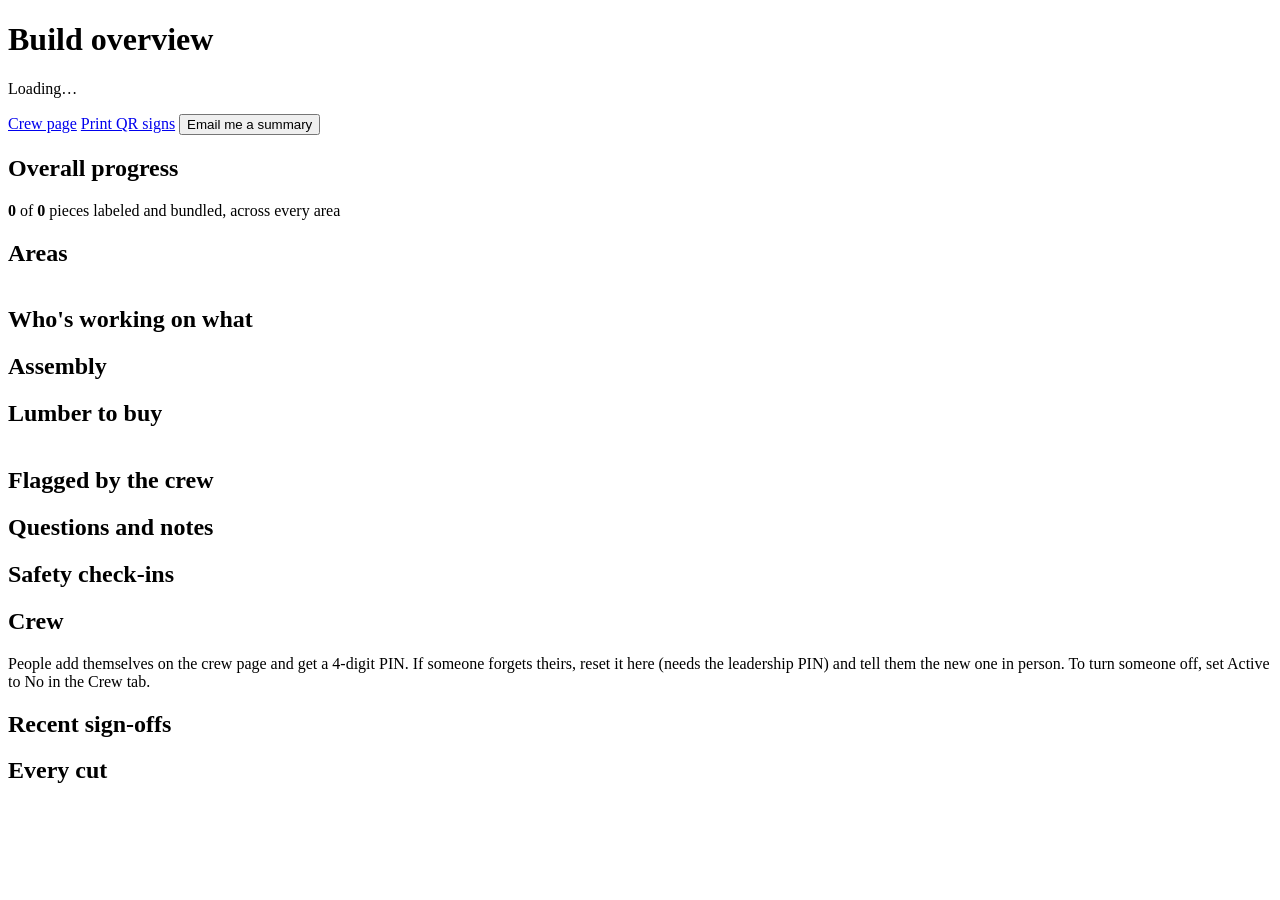
==== leadership.html @ 40939522 "Add files via upload" ====
<!doctype html>
<html lang="en">
<head>
<meta charset="utf-8">
<meta name="viewport" content="width=device-width, initial-scale=1, viewport-fit=cover">
<meta name="robots" content="noindex">
<title>Build overview</title>
<link rel="preconnect" href="https://fonts.googleapis.com">
<link rel="preconnect" href="https://fonts.gstatic.com" crossorigin>
<link href="https://fonts.googleapis.com/css2?family=Barlow:wght@400;500;600;700&family=Barlow+Condensed:wght@500;600;700&display=swap" rel="stylesheet">
<link rel="stylesheet" href="assets/styles.css">
</head>
<body>
<header class="top">
  <div class="top-row">
    <h1 id="title">Build overview</h1>
    <p id="sync" class="sync" role="status" aria-live="polite" data-state="busy">Loading…</p>
  </div>
  <div class="top-actions">
    <a class="btn-quiet" id="sheetLink" target="_blank" rel="noopener" hidden>Open the Google Sheet</a>
    <a class="btn-quiet" href="index.html">Crew page</a>
    <a class="btn-quiet" href="signs.html">Print QR signs</a>
    <button type="button" class="btn-quiet" id="emailBtn">Email me a summary</button>
  </div>
</header>

<main>
  <div id="notice" class="notice" hidden></div>

  <section class="progress" aria-labelledby="hOverall">
    <h2 id="hOverall" class="sr-only">Overall progress</h2>
    <p class="progress-text"><strong id="pDone">0</strong> of <strong id="pTotal">0</strong> pieces labeled and bundled, across every area</p>
    <div id="tapeSlot"></div>
    <div class="chips" id="overallChips"></div>
  </section>

  <section class="panel" aria-labelledby="hAreas">
    <h2 id="hAreas">Areas</h2>
    <div class="table-scroll"><table class="data" id="areasTable"></table></div>
  </section>

  <section class="panel" aria-labelledby="hNow">
    <div class="panel-head">
      <h2 id="hNow">Who's working on what</h2>
      <p id="nowCount"></p>
    </div>
    <div id="nowList"></div>
  </section>

  <section class="panel" aria-labelledby="hUnits">
    <div class="panel-head">
      <h2 id="hUnits">Assembly</h2>
      <p id="unitCount"></p>
    </div>
    <div id="unitList"></div>
  </section>

  <section class="panel" aria-labelledby="hLumber">
    <div class="panel-head">
      <h2 id="hLumber">Lumber to buy</h2>
    </div>
    <div class="table-scroll"><table class="data" id="lumberTable"></table></div>
    <p class="hint" id="lumberNote" style="margin-top:10px"></p>
    <details class="area-detail" id="stockDetail" data-key="__stock" hidden></details>
  </section>

  <section class="panel" aria-labelledby="hFlagged">
    <h2 id="hFlagged">Flagged by the crew</h2>
    <div id="flagged"></div>
  </section>

  <section class="panel" aria-labelledby="hInbox">
    <div class="panel-head">
      <h2 id="hInbox">Questions and notes</h2>
      <p id="inboxCount"></p>
    </div>
    <div id="pinbar"></div>
    <div id="inbox"></div>
  </section>

  <section class="panel" aria-labelledby="hSafety">
    <div class="panel-head">
      <h2 id="hSafety">Safety check-ins</h2>
      <p id="safetyCount"></p>
    </div>
    <div id="safetyList"></div>
  </section>

  <section class="panel" aria-labelledby="hCrew">
    <div class="panel-head">
      <h2 id="hCrew">Crew</h2>
      <p id="crewCount"></p>
    </div>
    <p class="hint">People add themselves on the crew page and get a 4-digit PIN. If someone forgets theirs, reset it here (needs the leadership PIN) and tell them the new one in person. To turn someone off, set Active to No in the Crew tab.</p>
    <div id="crewList"></div>
  </section>

  <section class="panel" aria-labelledby="hLog">
    <h2 id="hLog">Recent sign-offs</h2>
    <div id="log"></div>
  </section>

  <section class="panel" aria-labelledby="hAll">
    <h2 id="hAll">Every cut</h2>
    <div id="allCuts"></div>
  </section>
</main>

<script src="assets/config.js"></script>
<script src="assets/demo-data.js"></script>
<script src="assets/planner.js"></script>
<script src="assets/common.js"></script>
<script src="assets/leadership.js"></script>
</body>
</html>
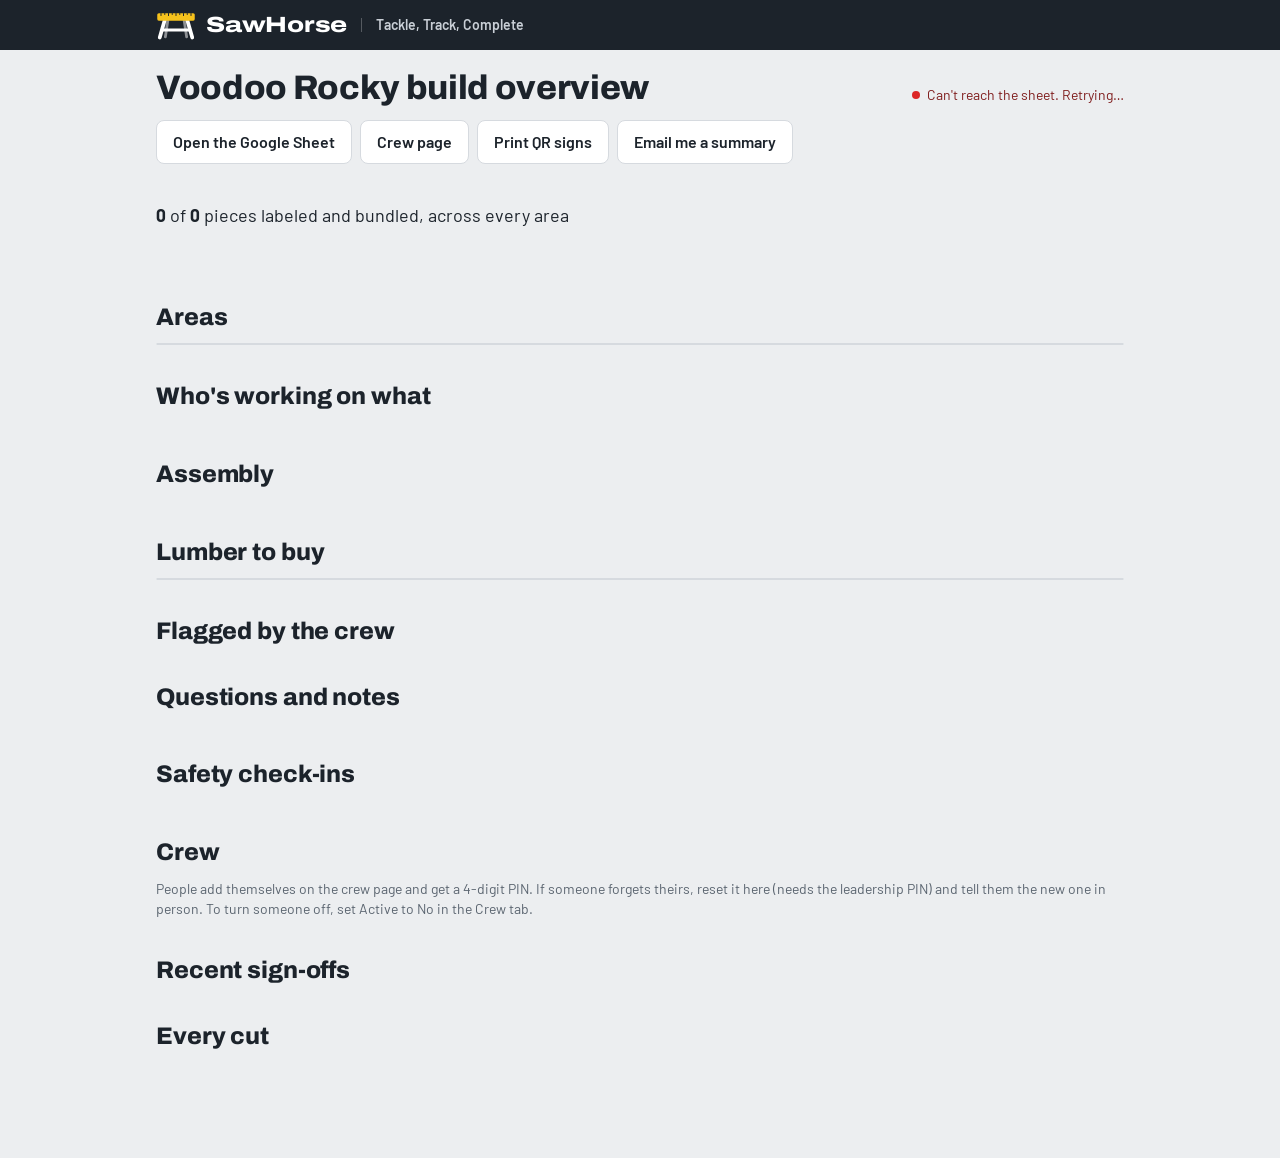
==== commit 49e22bd1: "Update leadership.html" ====
--- a/leadership.html
+++ b/leadership.html
@@ -4,13 +4,21 @@
 <meta charset="utf-8">
 <meta name="viewport" content="width=device-width, initial-scale=1, viewport-fit=cover">
 <meta name="robots" content="noindex">
-<title>Build overview</title>
+<title>Build overview | SawHorse</title>
 <link rel="preconnect" href="https://fonts.googleapis.com">
 <link rel="preconnect" href="https://fonts.gstatic.com" crossorigin>
 <link href="https://fonts.googleapis.com/css2?family=Barlow:wght@400;500;600;700&family=Barlow+Condensed:wght@500;600;700&display=swap" rel="stylesheet">
-<link rel="stylesheet" href="assets/styles.css">
+<link href="https://fonts.googleapis.com/css2?family=Archivo:wdth,wght@100..125,600..900&display=swap" rel="stylesheet">
+<link rel="icon" href="data:image/svg+xml,%3Csvg%20xmlns%3D%22http%3A//www.w3.org/2000/svg%22%20viewBox%3D%220%200%2064%2064%22%3E%3Crect%20width%3D%2264%22%20height%3D%2264%22%20rx%3D%2212%22%20fill%3D%22%231C232B%22/%3E%3Cg%20transform%3D%22translate%280%208%29%22%3E%3Cg%20stroke-linecap%3D%22round%22%20fill%3D%22none%22%20stroke%3D%22%23fff%22%3E%3Cpath%20d%3D%22M19%2016%20L15%2043%20M45%2016%20L49%2043%22%20stroke-width%3D%224.5%22%20opacity%3D%220.5%22/%3E%3Cpath%20d%3D%22M14%2016%20L6%2044%20M50%2016%20L58%2044%22%20stroke-width%3D%226%22/%3E%3Cpath%20d%3D%22M10%2032%20H54%22%20stroke-width%3D%224.5%22/%3E%3C/g%3E%3Crect%20x%3D%222%22%20y%3D%225%22%20width%3D%2260%22%20height%3D%2212%22%20rx%3D%222.5%22%20fill%3D%22%23F6C21C%22/%3E%3C/g%3E%3C/svg%3E">
+<link rel="stylesheet" href="assets/styles.css?v=20260911a">
 </head>
 <body>
+<div class="brandbar">
+  <div class="brandbar-inner">
+    <a class="brand" href="./" aria-label="SawHorse, crew page"><svg class="brand-mark" viewBox="0 0 64 48" aria-hidden="true" focusable="false"><g stroke-linecap="round" fill="none" stroke="currentColor"><path d="M19 16 L15 43 M45 16 L49 43" stroke-width="4.5" opacity="0.5"/><path d="M14 16 L6 44 M50 16 L58 44" stroke-width="6"/><path d="M10 32 H54" stroke-width="4.5"/></g><rect x="2" y="5" width="60" height="12" rx="2.5" fill="#F6C21C"/><path d="M8 5v4.5M14 5v2.8M20 5v4.5M26 5v2.8M32 5v4.5M38 5v2.8M44 5v4.5M50 5v2.8M56 5v4.5" stroke="#1C232B" stroke-width="1.6"/></svg><span class="brand-name">SawHorse</span></a>
+    <span class="brand-tag">Tackle, Track, Complete</span>
+  </div>
+</div>
 <header class="top">
   <div class="top-row">
     <h1 id="title">Build overview</h1>
@@ -106,10 +114,10 @@
   </section>
 </main>
 
-<script src="assets/config.js"></script>
-<script src="assets/demo-data.js"></script>
-<script src="assets/planner.js"></script>
-<script src="assets/common.js"></script>
-<script src="assets/leadership.js"></script>
+<script src="assets/config.js?v=20260911a"></script>
+<script src="assets/demo-data.js?v=20260911a"></script>
+<script src="assets/planner.js?v=20260911a"></script>
+<script src="assets/common.js?v=20260911a"></script>
+<script src="assets/leadership.js?v=20260911a"></script>
 </body>
 </html>
--- a/assets/styles.css
+++ b/assets/styles.css
@@ -0,0 +1,572 @@
+:root {
+  --bg: #ECEEF0;
+  --surface: #FFFFFF;
+  --ink: #1C232B;
+  --muted: #5B6570;
+  --line: #D6DADF;
+  --soft: #F3F4F6;
+  --tape: #F6C21C;
+  --track: #CFD5DB;
+  --focus: #2563EB;
+  --wood: #E6C995;
+
+  --ns-chip: #E6E9EC; --ns-edge: #B9C0C8; --ns-text: #3E4751; --ns-tint: #FFFFFF;
+  --ip-chip: #FED7AA; --ip-edge: #F59E0B; --ip-text: #7A3A00; --ip-tint: #FFF6EC;
+  --cut-chip: #BFDBFE; --cut-edge: #3B82F6; --cut-text: #0B3A75; --cut-tint: #F0F6FF;
+  --tag-chip: #BBF7D0; --tag-edge: #22A35A; --tag-text: #0F5132; --tag-tint: #EFFBF3;
+  --buy-chip: #FECACA; --buy-edge: #DC2626; --buy-text: #7F1D1D; --buy-tint: #FDF0F0;
+
+  --cond: 'Barlow Condensed', 'Arial Narrow', sans-serif;
+  --display: 'Archivo', 'Barlow', system-ui, sans-serif;
+  --body: 'Barlow', system-ui, sans-serif;
+}
+* { box-sizing: border-box; }
+html { -webkit-text-size-adjust: 100%; }
+body { margin: 0; background: var(--bg); color: var(--ink); font: 400 16px/1.45 var(--body); }
+[hidden] { display: none !important; }
+.sr-only {
+  position: absolute; width: 1px; height: 1px; padding: 0; margin: -1px;
+  overflow: hidden; clip: rect(0 0 0 0); white-space: nowrap; border: 0;
+}
+:focus-visible { outline: 3px solid var(--focus); outline-offset: 2px; }
+a { color: var(--focus); }
+
+/* ---------- Page frame ---------- */
+.top, main { max-width: 1000px; margin: 0 auto; padding-left: 16px; padding-right: 16px; }
+.top { padding-top: 20px; padding-bottom: 12px; }
+.top-row { display: flex; align-items: baseline; justify-content: space-between; gap: 12px; flex-wrap: wrap; }
+h1 { margin: 0; font: 800 34px/1.05 var(--display); font-stretch: 100%; letter-spacing: -0.01em; }
+h2 { font: 800 24px/1.15 var(--display); font-stretch: 100%; letter-spacing: -0.005em; margin: 0 0 12px; }
+h3 { font: 700 19px/1.2 var(--display); margin: 0 0 8px; }
+
+/* ---------- SawHorse brand bar ---------- */
+.brandbar { background: var(--ink); color: #fff; }
+.brandbar-inner { max-width: 1000px; margin: 0 auto; padding: 10px 16px; display: flex; align-items: center; gap: 14px; flex-wrap: wrap; }
+.brand { display: inline-flex; align-items: center; gap: 10px; color: #fff; text-decoration: none; }
+.brand-mark { width: 40px; height: 30px; flex: none; color: #fff; }
+.brand-name { font: 800 22px/1 var(--display); font-stretch: 125%; letter-spacing: -0.01em; }
+.brand-tag { font: 600 14px/1 var(--body); color: #C9CFD6; padding-left: 14px; border-left: 1px solid rgba(255,255,255,0.25); }
+.brand:focus-visible { outline-color: var(--tape); }
+.top-actions { display: flex; gap: 8px; flex-wrap: wrap; margin-top: 14px; }
+main { padding-bottom: 96px; }
+
+.sync { margin: 0; font-size: 14px; color: var(--muted); display: flex; align-items: center; gap: 7px; }
+.sync::before { content: ""; width: 8px; height: 8px; border-radius: 50%; background: var(--tag-edge); flex: none; }
+.sync[data-state="busy"]::before { background: var(--ip-edge); }
+.sync[data-state="err"] { color: var(--buy-text); }
+.sync[data-state="err"]::before { background: var(--buy-edge); }
+.sync[data-state="demo"]::before { background: var(--muted); }
+
+/* ---------- Buttons ---------- */
+.btn, .btn-quiet {
+  display: inline-flex; align-items: center; justify-content: center; gap: 8px;
+  min-height: 44px; padding: 10px 16px; border-radius: 8px;
+  font: 600 16px/1.1 var(--body); cursor: pointer; text-decoration: none;
+  touch-action: manipulation;
+}
+.btn { background: var(--ink); color: #fff; border: 2px solid var(--ink); }
+.btn:disabled { background: #9AA2AB; border-color: #9AA2AB; cursor: not-allowed; }
+.btn-quiet { background: var(--surface); color: var(--ink); border: 1.5px solid var(--line); }
+.btn-quiet:hover { border-color: var(--ink); }
+.btn.on-dark { background: var(--tape); color: var(--ink); border-color: var(--tape); }
+.btn-quiet.on-dark { background: transparent; color: #fff; border-color: rgba(255,255,255,0.45); }
+.linkish { font: inherit; color: var(--focus); background: none; border: 0; padding: 0; text-decoration: underline; cursor: pointer; }
+
+/* ---------- Area picker ---------- */
+.picker select, .field select, .field input[type="text"], .field input[type="password"], .field textarea {
+  width: 100%; color: var(--ink); background: var(--surface);
+  border: 1.5px solid #AEB6BF; border-radius: 8px; font: 500 16px/1.3 var(--body); padding: 11px 12px;
+}
+.picker select, .field select {
+  appearance: none; -webkit-appearance: none; padding-right: 44px; cursor: pointer;
+  background: var(--surface) url("data:image/svg+xml,%3Csvg xmlns='http://www.w3.org/2000/svg' width='14' height='9' viewBox='0 0 14 9'%3E%3Cpath d='M1 1l6 6 6-6' fill='none' stroke='%231C232B' stroke-width='2.2'/%3E%3C/svg%3E") no-repeat right 16px center;
+}
+.picker select { font: 600 24px/1.2 var(--cond); padding: 14px 48px 14px 16px; border: 2px solid var(--ink); }
+
+.notice { margin: 14px 0 0; padding: 10px 14px; background: #FFF7D6; border: 1px solid #E6CC6A; border-radius: 8px; font-size: 15px; }
+.empty { color: var(--muted); margin: 22px 2px; font-size: 17px; }
+
+/* ---------- Tape color swatch ---------- */
+.swatch {
+  display: inline-block; width: 22px; height: 14px; border-radius: 3px; flex: none;
+  background: var(--sw); box-shadow: inset 0 0 0 1px rgba(28,35,43,0.25);
+  vertical-align: -1px;
+}
+.swatch.lg { width: 34px; height: 20px; }
+
+.area-banner {
+  display: flex; align-items: center; gap: 12px; flex-wrap: wrap;
+  margin: 14px 0 0; padding: 12px 14px; background: var(--surface);
+  border: 1px solid var(--line); border-radius: 8px;
+}
+.area-banner p { margin: 0; flex: 1 1 220px; }
+.area-banner .tapes { display: flex; flex-wrap: wrap; gap: 6px 14px; }
+.area-banner .tapes span { display: inline-flex; align-items: center; gap: 6px; }
+
+/* ---------- Tape-measure progress ---------- */
+.progress { margin: 26px 0 8px; }
+.progress-text { margin: 0 0 38px; font-size: 18px; }
+.progress-text strong { font-weight: 700; font-variant-numeric: tabular-nums; }
+.tape {
+  position: relative; height: 48px; background: var(--track); border-radius: 3px;
+  box-shadow: inset 0 -3px 0 rgba(28, 35, 43, 0.12);
+}
+.tape-fill {
+  position: absolute; left: 0; top: 0; bottom: 0; width: 0; background: var(--tape);
+  border-radius: 3px 0 0 3px; box-shadow: inset 0 -3px 0 rgba(120, 80, 0, 0.18);
+  transition: width 0.5s ease;
+}
+.tape-ticks {
+  position: absolute; inset: 0; pointer-events: none;
+  background:
+    repeating-linear-gradient(to right, rgba(28,35,43,0.9) 0 2px, transparent 2px 10%) top left / 100% 22px no-repeat,
+    repeating-linear-gradient(to right, rgba(28,35,43,0.7) 0 1.5px, transparent 1.5px 5%) top left / 100% 14px no-repeat,
+    repeating-linear-gradient(to right, rgba(28,35,43,0.45) 0 1px, transparent 1px 1%) top left / 100% 8px no-repeat;
+}
+.tape-nums span { position: absolute; top: 24px; font: 600 13px/1 var(--cond); color: var(--ink); transform: translateX(4px); }
+.tape-hook {
+  position: absolute; top: -7px; bottom: -7px; left: 0; width: 4px; margin-left: -2px;
+  background: var(--ink); border-radius: 2px; transition: left 0.5s ease;
+}
+.tape-hook span {
+  position: absolute; bottom: 100%; left: 0; margin-bottom: 5px;
+  transform: translateX(calc(var(--p, 0) * -1%));
+  background: var(--ink); color: #fff; font: 700 17px/1 var(--cond);
+  padding: 5px 8px 4px; border-radius: 4px; white-space: nowrap;
+}
+.minibar { display: inline-block; width: 120px; height: 10px; background: var(--track); border-radius: 2px; overflow: hidden; vertical-align: middle; }
+.minibar span { display: block; height: 100%; background: var(--tape); }
+
+/* ---------- Status chips ---------- */
+.chips { display: flex; flex-wrap: wrap; gap: 8px; margin-top: 22px; }
+.chip {
+  display: inline-flex; align-items: center; gap: 8px; min-height: 38px; padding: 6px 13px 6px 10px;
+  border: 1px solid var(--line); border-radius: 999px; background: var(--surface); color: var(--ink);
+  font: 500 15px/1 var(--body); cursor: pointer;
+}
+span.chip { cursor: default; }
+.chip i { width: 13px; height: 13px; border-radius: 3px; border: 1px solid; }
+.chip b { font-weight: 700; font-variant-numeric: tabular-nums; }
+.chip[aria-pressed="true"] { border-color: var(--ink); box-shadow: inset 0 0 0 1px var(--ink); }
+.chip:disabled { opacity: 0.5; cursor: default; }
+.s-ns > i, i.s-ns   { background: var(--ns-chip);  border-color: var(--ns-edge); }
+.s-ip > i, i.s-ip   { background: var(--ip-chip);  border-color: var(--ip-edge); }
+.s-cut > i, i.s-cut { background: var(--cut-chip); border-color: var(--cut-edge); }
+.s-tag > i, i.s-tag { background: var(--tag-chip); border-color: var(--tag-edge); }
+.s-buy > i, i.s-buy { background: var(--buy-chip); border-color: var(--buy-edge); }
+.filter-note { margin: 10px 2px 0; font-size: 14px; color: var(--muted); }
+
+.pill {
+  display: inline-block; padding: 4px 9px; border-radius: 5px; border: 1px solid;
+  font: 600 13px/1.1 var(--body); white-space: nowrap;
+}
+.pill.s-ns  { background: var(--ns-chip);  border-color: var(--ns-edge);  color: var(--ns-text); }
+.pill.s-ip  { background: var(--ip-chip);  border-color: var(--ip-edge);  color: var(--ip-text); }
+.pill.s-cut { background: var(--cut-chip); border-color: var(--cut-edge); color: var(--cut-text); }
+.pill.s-tag { background: var(--tag-chip); border-color: var(--tag-edge); color: var(--tag-text); }
+.pill.s-buy { background: var(--buy-chip); border-color: var(--buy-edge); color: var(--buy-text); }
+
+/* ---------- Cut table ---------- */
+.cuts {
+  width: 100%; margin-top: 18px; border-collapse: separate; border-spacing: 0;
+  background: var(--surface); border: 1px solid var(--line); border-radius: 8px; overflow: hidden;
+}
+.cuts thead th {
+  text-align: left; font: 600 14px/1.2 var(--body); color: var(--muted);
+  padding: 11px 12px; border-bottom: 1px solid var(--line); background: var(--surface);
+}
+.cuts td { padding: 9px 12px; border-bottom: 1px solid var(--line); vertical-align: middle; }
+.cuts tr:last-child td { border-bottom: 0; }
+tr.section th {
+  text-align: left; padding: 9px 12px 7px; font: 600 18px/1.2 var(--cond);
+  background: var(--soft); border-bottom: 1px solid var(--line);
+}
+tr.group th { text-align: left; padding: 12px 12px 10px; background: var(--ink); color: #fff; }
+.group-inner { display: flex; justify-content: space-between; align-items: center; gap: 12px; }
+.group-name { font: 700 22px/1 var(--cond); display: inline-flex; align-items: center; gap: 10px; }
+.group-prog { font: 500 15px/1 var(--body); opacity: 0.85; font-variant-numeric: tabular-nums; }
+
+tr.cut { background: var(--ns-tint); }
+tr.cut.s-ip  { background: var(--ip-tint); }
+tr.cut.s-cut { background: var(--cut-tint); }
+tr.cut.s-tag { background: var(--tag-tint); }
+tr.cut.s-buy { background: var(--buy-tint); }
+tr.cut.staged { box-shadow: inset 5px 0 0 var(--ink); }
+
+.c-status { width: 1%; }
+.c-label { white-space: nowrap; width: 1%; padding-right: 4px; }
+.c-label b { display: block; font: 700 24px/1 var(--cond); }
+.c-label small { display: block; margin-top: 3px; font: 500 13px/1 var(--body); color: var(--muted); }
+.c-use { font-weight: 500; }
+.c-use .meta { display: block; margin-top: 2px; font-size: 13px; font-weight: 400; color: var(--muted); }
+.c-dim { white-space: nowrap; font: 600 18px/1 var(--cond); }
+.c-len { white-space: nowrap; font: 600 22px/1 var(--cond); font-variant-numeric: tabular-nums; }
+.c-qty { white-space: nowrap; width: 1%; }
+.na { color: var(--muted); font-weight: 500; }
+.unsaved-tag { display: block; margin-top: 5px; font: 600 12px/1 var(--body); color: var(--ink); }
+
+select.status {
+  appearance: none; -webkit-appearance: none; min-width: 190px; width: 100%;
+  font: 600 15px/1.1 var(--body); padding: 10px 32px 10px 12px;
+  border: 1.5px solid; border-radius: 6px; cursor: pointer;
+  background: url("data:image/svg+xml,%3Csvg xmlns='http://www.w3.org/2000/svg' width='12' height='8' viewBox='0 0 12 8'%3E%3Cpath d='M1 1l5 5 5-5' fill='none' stroke='%231C232B' stroke-width='2'/%3E%3C/svg%3E") no-repeat right 11px center;
+}
+select.status.s-ns  { background-color: var(--ns-chip);  border-color: var(--ns-edge);  color: var(--ns-text); }
+select.status.s-ip  { background-color: var(--ip-chip);  border-color: var(--ip-edge);  color: var(--ip-text); }
+select.status.s-cut { background-color: var(--cut-chip); border-color: var(--cut-edge); color: var(--cut-text); }
+select.status.s-tag { background-color: var(--tag-chip); border-color: var(--tag-edge); color: var(--tag-text); }
+select.status.s-buy { background-color: var(--buy-chip); border-color: var(--buy-edge); color: var(--buy-text); }
+select.status option { background: #fff; color: var(--ink); }
+
+.counter { display: inline-flex; align-items: center; border: 1px solid var(--line); border-radius: 8px; overflow: hidden; background: var(--surface); }
+.counter button {
+  width: 42px; height: 42px; border: 0; background: transparent;
+  font: 600 24px/1 var(--body); color: var(--ink); cursor: pointer; touch-action: manipulation;
+}
+.counter button:disabled { color: #B7BEC6; cursor: default; }
+.count { min-width: 66px; text-align: center; font: 500 16px/1 var(--body); font-variant-numeric: tabular-nums; }
+.count b { font-weight: 700; }
+.count.single { display: inline-block; width: 128px; color: var(--muted); }
+
+/* ---------- Save bar ---------- */
+.savebar {
+  position: fixed; left: 0; right: 0; bottom: 0; z-index: 20;
+  background: var(--ink); color: #fff;
+  padding: 12px 16px calc(12px + env(safe-area-inset-bottom));
+}
+.savebar-inner { max-width: 1000px; margin: 0 auto; display: flex; align-items: center; gap: 10px; flex-wrap: wrap; }
+.savebar p { margin: 0; flex: 1 1 180px; font-size: 16px; }
+.savebar strong { font: 700 22px/1 var(--cond); color: var(--tape); }
+
+/* ---------- Dialogs ---------- */
+dialog.sheet {
+  width: min(640px, calc(100% - 24px)); max-height: calc(100% - 48px);
+  padding: 0; border: 0; border-radius: 12px; color: var(--ink); background: var(--surface);
+  box-shadow: 0 20px 60px rgba(28, 35, 43, 0.35);
+}
+dialog.sheet[open] { display: flex; flex-direction: column; }
+dialog.sheet::backdrop { background: rgba(28, 35, 43, 0.55); }
+.sheet-head { display: flex; align-items: center; justify-content: space-between; gap: 12px; padding: 16px 18px 12px; border-bottom: 1px solid var(--line); }
+.sheet-head h2 { margin: 0; }
+.sheet-body { padding: 16px 18px; overflow-y: auto; flex: 1; }
+.sheet-foot { padding: 12px 18px calc(14px + env(safe-area-inset-bottom)); border-top: 1px solid var(--line); display: flex; align-items: center; gap: 12px; flex-wrap: wrap; }
+.sheet-foot .hint { flex: 1 1 200px; margin: 0; }
+.sheet-foot .btn { margin-left: auto; }
+.icon-btn { width: 44px; height: 44px; border: 0; background: none; font: 400 30px/1 var(--body); color: var(--ink); cursor: pointer; border-radius: 8px; }
+.icon-btn:hover { background: var(--soft); }
+
+.field { margin: 0 0 18px; }
+.field > label, .field-label { display: block; font-weight: 600; margin-bottom: 6px; }
+.field textarea { resize: vertical; min-height: 84px; }
+.field input + input, .field select + input { margin-top: 8px; }
+.optional { font-weight: 400; color: var(--muted); }
+.hint { font-size: 14px; color: var(--muted); margin: 0 0 8px; }
+.form-error { margin: 0 0 12px; padding: 10px 12px; border-radius: 8px; background: var(--buy-tint); border: 1px solid var(--buy-edge); color: var(--buy-text); font-size: 15px; }
+.seg { display: inline-flex; border: 1.5px solid #AEB6BF; border-radius: 8px; overflow: hidden; }
+.seg label { position: relative; }
+.seg input { position: absolute; opacity: 0; }
+.seg span { display: block; padding: 10px 18px; font-weight: 600; cursor: pointer; }
+.seg input:checked + span { background: var(--ink); color: #fff; }
+.seg input:focus-visible + span { outline: 3px solid var(--focus); outline-offset: -3px; }
+.two-up { display: grid; grid-template-columns: 1fr 1fr; gap: 12px; }
+
+.photo-pick {
+  display: flex; align-items: center; justify-content: center; gap: 10px; min-height: 96px;
+  border: 2px dashed #AEB6BF; border-radius: 10px; background: var(--soft);
+  font-weight: 600; cursor: pointer; text-align: center; padding: 12px;
+}
+.field > label.photo-pick { display: flex; margin-bottom: 0; }
+.photo-pick:hover { border-color: var(--ink); }
+.photo-pick:focus-within { outline: 3px solid var(--focus); outline-offset: 2px; }
+.photo-preview { display: block; width: 100%; max-height: 300px; object-fit: contain; background: var(--soft); border-radius: 10px; }
+.photo-actions { margin-top: 8px; display: flex; gap: 12px; }
+
+.change-list { list-style: none; margin: 0 0 20px; padding: 0; border: 1px solid var(--line); border-radius: 8px; }
+.change-list li { padding: 10px 12px; border-bottom: 1px solid var(--line); display: flex; gap: 10px; align-items: baseline; flex-wrap: wrap; }
+.change-list li:last-child { border-bottom: 0; }
+.change-list .lab { font: 700 20px/1 var(--cond); min-width: 2.2em; }
+.change-list .what { flex: 1 1 200px; }
+.change-list .conflict { color: var(--buy-text); font-size: 14px; flex-basis: 100%; }
+
+/* ---------- Guide ---------- */
+.guide-steps { list-style: none; counter-reset: step; margin: 0; padding: 0; }
+.guide-steps > li { counter-increment: step; position: relative; padding: 0 0 18px 46px; }
+.guide-steps > li::before {
+  content: counter(step); position: absolute; left: 0; top: -2px;
+  width: 32px; height: 32px; border-radius: 50%; background: var(--ink); color: #fff;
+  font: 700 18px/32px var(--cond); text-align: center;
+}
+.guide-steps h3 { margin-bottom: 4px; }
+.guide-steps p { margin: 0; }
+.guide-figure { margin: 4px 0 20px; }
+.guide-figure svg { width: 100%; height: auto; display: block; }
+.guide-figure figcaption { font-size: 14px; color: var(--muted); margin-top: 6px; }
+.guide-box { background: var(--soft); border-radius: 8px; padding: 12px 14px; margin: 0 0 14px; }
+.guide-box h3 { margin-bottom: 6px; }
+.guide-box p, .guide-box ul { margin: 0; }
+.guide-box ul { padding-left: 20px; }
+.status-defs { display: grid; grid-template-columns: auto 1fr; gap: 8px 12px; margin: 0; align-items: baseline; }
+.status-defs dd { margin: 0; }
+
+.qa { list-style: none; margin: 0; padding: 0; }
+.qa li { padding: 12px 0; border-top: 1px solid var(--line); }
+.qa .q { font-weight: 600; margin: 0 0 4px; }
+.qa .a { margin: 0; padding-left: 12px; border-left: 3px solid var(--tag-edge); }
+.qa .who { font-size: 13px; color: var(--muted); margin-top: 4px; }
+
+.toast {
+  position: fixed; left: 50%; bottom: 24px; transform: translateX(-50%); z-index: 50;
+  max-width: calc(100% - 32px); background: var(--ink); color: #fff; padding: 12px 16px;
+  border-radius: 8px; font-size: 15px; box-shadow: 0 6px 20px rgba(28, 35, 43, 0.25);
+}
+body.has-savebar .toast { bottom: 96px; }
+
+/* ---------- Crew: view tabs, cut plan, safety ---------- */
+.viewtabs { display: inline-flex; margin-top: 24px; border: 1.5px solid var(--ink); border-radius: 8px; overflow: hidden; }
+.viewtabs button { min-height: 44px; padding: 8px 20px; border: 0; background: var(--surface); color: var(--ink); font: 600 16px/1 var(--body); cursor: pointer; }
+.viewtabs button[aria-selected="true"] { background: var(--ink); color: #fff; }
+
+.plan-area { margin-top: 18px; }
+.plan-area > h3 { display: flex; align-items: center; gap: 10px; font-size: 24px; margin: 26px 0 4px; }
+.plan-size { background: var(--surface); border: 1px solid var(--line); border-radius: 8px; margin-top: 14px; overflow: hidden; }
+.plan-size-head { display: flex; justify-content: space-between; align-items: baseline; gap: 12px; flex-wrap: wrap; padding: 12px 14px; border-bottom: 1px solid var(--line); }
+.plan-size-head h4 { margin: 0; font: 700 22px/1 var(--cond); }
+.plan-size-head p { margin: 0; color: var(--muted); font-size: 15px; }
+.pattern { display: grid; grid-template-columns: 68px 1fr; gap: 12px; padding: 12px 14px; border-bottom: 1px solid var(--line); align-items: center; }
+.pattern:last-child { border-bottom: 0; }
+.pattern-count { text-align: center; }
+.pattern-count b { display: block; font: 700 28px/1 var(--cond); }
+.pattern-count span { font-size: 13px; color: var(--muted); }
+.board { display: flex; height: 38px; border-radius: 3px; overflow: hidden; background: repeating-linear-gradient(135deg, #EEF0F2 0 6px, #DADFE4 6px 12px); box-shadow: inset 0 0 0 1px #B8955A; }
+.board .seg { display: flex; align-items: center; justify-content: center; min-width: 0; overflow: hidden; background: #E6C995; color: #3F2F17; font: 700 16px/1 var(--cond); border-right: 2px solid #3F2F17; white-space: nowrap; }
+.board .seg:nth-child(even) { background: #EED7AC; }
+.board .seg { box-shadow: inset 0 6px 0 var(--area, transparent); padding-top: 4px; }
+.plan-group { margin: 0; padding: 10px 14px 4px; font: 700 15px/1.2 var(--body); color: var(--muted); border-bottom: 1px solid var(--line); background: var(--soft); }
+.stock-row { display: grid; grid-template-columns: 1fr 110px 44px; gap: 8px; align-items: center; margin-bottom: 8px; }
+.stock-row input { width: 100%; color: var(--ink); background: var(--surface); border: 1.5px solid #AEB6BF; border-radius: 8px; font: 500 16px/1.3 var(--body); padding: 11px 12px; }
+.stock-row span.stock-len { font-weight: 600; }
+.stock-parsed { grid-column: 1 / -1; font-size: 13px; color: var(--muted); margin-top: -4px; }
+.stock-parsed:empty { display: none; }
+.stock-tools { display: flex; flex-wrap: wrap; gap: 10px 16px; align-items: center; margin-top: 4px; }
+.stock-quick { font-size: 14px; color: var(--muted); display: inline-flex; flex-wrap: wrap; gap: 4px 12px; align-items: center; }
+.board .seg.last-exact { border-right: 0; }
+.pattern-text { margin: 6px 0 0; font-size: 15px; }
+.pattern-text .off { color: var(--muted); }
+.plan-note { color: var(--muted); font-size: 15px; margin: 12px 2px 0; }
+.plan-done { padding: 14px; margin: 0; color: var(--tag-text); font-weight: 600; }
+
+.safety-banner { border-left: 5px solid var(--tape); }
+.safety-line { margin: 0 0 18px; font-size: 15px; }
+.safety-line.done { color: var(--tag-text); font-weight: 600; }
+.checklist { list-style: none; margin: 0 0 18px; padding: 0; border: 1px solid var(--line); border-radius: 8px; }
+.checklist li { border-bottom: 1px solid var(--line); }
+.checklist li:last-child { border-bottom: 0; }
+.checklist label { display: grid; grid-template-columns: 28px 1fr; gap: 10px; padding: 12px; cursor: pointer; }
+.checklist input { width: 22px; height: 22px; margin: 2px 0 0; accent-color: var(--ink); }
+.checklist strong { display: block; }
+.checklist span span { color: var(--muted); font-size: 14px; }
+.ref details { border-top: 1px solid var(--line); padding: 10px 0; }
+.ref summary { cursor: pointer; font-weight: 600; }
+.ref p, .ref ul { margin: 8px 0 0; }
+.ref ul { padding-left: 20px; }
+.cite { color: var(--muted); font-size: 14px; }
+
+.claim-slot { display: block; margin-top: 6px; }
+.claim-slot:empty { display: none; }
+.claim-btn { min-height: 34px; padding: 5px 12px; border: 1.5px dashed #8C959F; border-radius: 999px; background: var(--surface); color: var(--ink); font: 600 14px/1 var(--body); cursor: pointer; }
+.claim-btn:hover { border-style: solid; border-color: var(--ink); }
+.claim { display: inline-flex; align-items: center; gap: 6px; font-size: 14px; font-weight: 600; }
+.claim::before { content: ""; width: 9px; height: 9px; border-radius: 50%; background: currentColor; }
+.claim.mine { color: var(--tag-text); }
+.claim.other { color: #9A4A00; }
+.claim-link { font-size: 14px; margin-left: 6px; }
+
+.unit-group { margin-top: 20px; }
+.unit-group h3 { display: flex; align-items: center; gap: 8px; margin: 0 0 10px; }
+.unit-group h3 .pill { font-size: 15px; padding: 5px 10px; }
+.units { display: grid; grid-template-columns: repeat(auto-fill, minmax(280px, 1fr)); gap: 12px; }
+.unit { background: var(--surface); border: 1px solid var(--line); border-radius: 8px; padding: 14px; }
+.unit.staged { box-shadow: inset 5px 0 0 var(--ink); }
+.unit-head { display: flex; justify-content: space-between; align-items: baseline; gap: 8px; }
+.unit-head h4 { margin: 0; font: 700 22px/1.1 var(--cond); }
+.unit-parts { display: flex; flex-wrap: wrap; gap: 6px; margin: 10px 0 0; }
+.part { font: 600 14px/1 var(--body); padding: 5px 8px; border-radius: 5px; background: var(--soft); border: 1px solid var(--line); font-variant-numeric: tabular-nums; }
+.part.ok { background: var(--tag-chip); border-color: var(--tag-edge); color: var(--tag-text); }
+.part.bad { background: var(--buy-chip); border-color: var(--buy-edge); color: var(--buy-text); }
+.unit-actions { display: flex; align-items: center; gap: 10px; flex-wrap: wrap; margin-top: 12px; }
+.unit-actions select.status { width: auto; min-width: 200px; }
+.unit-actions .claim-slot { margin-top: 0; }
+
+/* ---------- Leadership page ---------- */
+.panel { margin: 38px 0 0; }
+.panel-head { display: flex; justify-content: space-between; align-items: baseline; gap: 12px; flex-wrap: wrap; }
+.panel-head p { margin: 0 0 12px; color: var(--muted); font-size: 15px; }
+.table-scroll { overflow-x: auto; -webkit-overflow-scrolling: touch; }
+.data { width: 100%; border-collapse: separate; border-spacing: 0; background: var(--surface); border: 1px solid var(--line); border-radius: 8px; overflow: hidden; }
+.data th, .data td { padding: 10px 12px; border-bottom: 1px solid var(--line); text-align: left; vertical-align: middle; }
+.data thead th { font: 600 14px/1.2 var(--body); color: var(--muted); white-space: nowrap; }
+.data tbody tr:last-child > * { border-bottom: 0; }
+.data .num { text-align: right; font-variant-numeric: tabular-nums; white-space: nowrap; }
+.data tfoot > tr > * { border-top: 2px solid var(--ink); border-bottom: 0; font-weight: 700; }
+.data small { display: block; color: var(--muted); font-size: 13px; font-weight: 400; }
+.area-name { font: 700 21px/1 var(--cond); white-space: nowrap; display: inline-flex; gap: 10px; align-items: center; }
+.big { font: 700 26px/1 var(--cond); }
+.ok-text { color: var(--tag-text); font-weight: 600; }
+.pills { display: flex; flex-wrap: wrap; gap: 6px; }
+
+.feed { list-style: none; margin: 0; padding: 0; background: var(--surface); border: 1px solid var(--line); border-radius: 8px; }
+.feed > li { padding: 14px; border-bottom: 1px solid var(--line); display: grid; grid-template-columns: 128px 1fr; gap: 14px; align-items: start; }
+.feed > li:last-child { border-bottom: 0; }
+.feed > li.no-photo { grid-template-columns: 1fr; }
+.feed .thumb img { width: 128px; height: 128px; object-fit: cover; border-radius: 6px; display: block; background: var(--soft); }
+.feed .who { margin: 0 0 6px; }
+.feed .when { color: var(--muted); font-size: 14px; }
+.feed ul.changes { margin: 0; padding-left: 18px; }
+.feed .body { margin: 0; white-space: pre-wrap; }
+.feed .note { margin: 8px 0 0; padding: 8px 10px; background: var(--soft); border-radius: 6px; white-space: pre-wrap; }
+.feed .reply { margin: 10px 0 0; padding-left: 12px; border-left: 3px solid var(--tag-edge); white-space: pre-wrap; }
+.feed textarea { width: 100%; margin-top: 10px; min-height: 70px; border: 1.5px solid #AEB6BF; border-radius: 8px; padding: 10px 12px; font: 400 16px/1.4 var(--body); resize: vertical; }
+.msg-actions { display: flex; gap: 10px; flex-wrap: wrap; margin-top: 8px; }
+.more { margin-top: 12px; }
+
+.pinbar { display: flex; gap: 12px; flex-wrap: wrap; align-items: flex-end; background: var(--surface); border: 1px solid var(--line); border-radius: 8px; padding: 12px 14px; margin-bottom: 12px; }
+.pinbar .field { margin: 0; flex: 1 1 180px; }
+.pinbar .hint { flex-basis: 100%; margin: 0; }
+
+details.area-detail { background: var(--surface); border: 1px solid var(--line); border-radius: 8px; margin-bottom: 10px; overflow: hidden; }
+details.area-detail > summary { cursor: pointer; padding: 14px; display: flex; align-items: center; gap: 14px; flex-wrap: wrap; list-style: none; }
+details.area-detail > summary::-webkit-details-marker { display: none; }
+details.area-detail > summary::before { content: ""; width: 8px; height: 8px; border-right: 2.5px solid var(--ink); border-bottom: 2.5px solid var(--ink); transform: rotate(-45deg); transition: transform 0.15s; }
+details.area-detail[open] > summary::before { transform: rotate(45deg); }
+details.area-detail > summary .grow { flex: 1; }
+details.area-detail .data { border: 0; border-top: 1px solid var(--line); border-radius: 0; }
+
+/* ---------- Phones ---------- */
+@media (max-width: 720px) {
+  h1 { font-size: 28px; }
+  .brand-name { font-size: 20px; }
+  .brand-mark { width: 34px; height: 26px; }
+  .cuts.stack thead { position: absolute; width: 1px; height: 1px; overflow: hidden; clip: rect(0 0 0 0); }
+  .cuts.stack, .cuts.stack tbody { display: block; }
+  .cuts.stack tr.section, .cuts.stack tr.group, .cuts.stack tr.section th, .cuts.stack tr.group th { display: block; }
+  .cuts.stack tr.cut {
+    display: grid; grid-template-columns: auto 1fr auto;
+    grid-template-areas: "status status qty" "label use len" "label dim len";
+    column-gap: 12px; row-gap: 2px; padding: 12px 14px; border-bottom: 1px solid var(--line);
+  }
+  .cuts.stack tr.cut:last-child { border-bottom: 0; }
+  .cuts.stack td { padding: 0; border: 0; width: auto; }
+  .cuts.stack .c-status { grid-area: status; margin-bottom: 10px; }
+  .cuts.stack .c-qty { grid-area: qty; margin-bottom: 10px; align-self: start; }
+  .cuts.stack .c-label { grid-area: label; align-self: center; min-width: 2.4em; }
+  .cuts.stack .c-label b { font-size: 28px; }
+  .cuts.stack .c-use { grid-area: use; }
+  .cuts.stack .c-dim { grid-area: dim; font-size: 16px; color: var(--muted); }
+  .cuts.stack .c-len { grid-area: len; align-self: center; font-size: 26px; text-align: right; }
+  select.status { min-width: 0; font-size: 14px; padding: 10px 26px 10px 10px; background-position: right 9px center; }
+  .counter button { width: 38px; }
+  .count { min-width: 54px; }
+  .count.single { width: 130px; }
+  dialog.sheet { width: 100%; max-width: none; height: 100%; max-height: none; margin: 0; border-radius: 0; }
+  .two-up { grid-template-columns: 1fr; }
+  .savebar p { flex-basis: 100%; }
+  .savebar .btn, .savebar .btn-quiet { flex: 1; }
+  .sheet-foot .btn { width: 100%; }
+  .feed > li { grid-template-columns: 84px 1fr; }
+  .pattern { grid-template-columns: 52px 1fr; gap: 10px; }
+  .board .seg { font-size: 13px; }
+  .viewtabs { display: flex; }
+  .viewtabs button { flex: 1; }
+  .feed .thumb img { width: 84px; height: 84px; }
+  .minibar { width: 80px; }
+}
+@media (prefers-reduced-motion: reduce) {
+  .tape-fill, .tape-hook { transition: none; }
+}
+.when { color: var(--muted); font-size: 14px; font-weight: 400; }
+
+/* ---------- Sign in ---------- */
+.who-line { margin: 8px 0 0; font-size: 15px; color: var(--muted); }
+.who-line strong { color: var(--ink); }
+.me-line { margin: 0; font-size: 17px; }
+.pin-input { font: 700 28px/1 var(--cond) !important; letter-spacing: 0.4em; max-width: 180px; text-align: center; }
+.big-pin { font: 700 64px/1 var(--cond); letter-spacing: 0.15em; margin: 8px 0 16px; padding: 14px 18px; background: var(--tape); border-radius: 8px; display: inline-block; }
+
+/* ---------- First-run tour ---------- */
+dialog.tour { width: min(560px, calc(100% - 24px)); }
+.tour .sheet-head { padding: 12px 18px; }
+.tour-count { margin: 0; font: 600 14px/1 var(--body); color: var(--muted); font-variant-numeric: tabular-nums; }
+.tour-body { padding-top: 18px; touch-action: pan-y; }
+.tour-slide h2 { font-size: 28px; margin: 0 0 10px; }
+.tour-kicker { margin: 0 0 4px; font: 700 18px/1 var(--cond); color: #9A6A00; }
+.tour-text { margin: 0; font-size: 17px; line-height: 1.5; max-width: 60ch; }
+.tour-art {
+  display: flex; align-items: center; justify-content: center; min-height: 190px; margin-bottom: 20px;
+  padding: 18px; border-radius: 10px; background: var(--soft);
+  background-image: repeating-linear-gradient(to right, rgba(28,35,43,0.08) 0 1px, transparent 1px 24px);
+  pointer-events: none; user-select: none;
+}
+.tour-foot { justify-content: space-between; flex-wrap: nowrap; }
+.tour-foot .btn { margin-left: 0; min-width: 120px; }
+.tour-dots { display: flex; gap: 6px; flex-wrap: wrap; justify-content: center; }
+.tour-dot { width: 10px; height: 10px; padding: 0; border-radius: 50%; border: 0; background: #C2C8CF; cursor: pointer; }
+.tour-dot[aria-current="step"] { background: var(--ink); width: 24px; border-radius: 5px; }
+.tour-slide { animation: tourIn 0.22s ease-out; }
+@keyframes tourIn { from { opacity: 0; transform: translateX(14px); } to { opacity: 1; transform: none; } }
+
+.mock-lockup { display: flex; flex-direction: column; align-items: center; gap: 14px; color: var(--ink); }
+.mock-lockup .brand-row { display: flex; align-items: center; gap: 12px; }
+.mock-lockup .brand-mark { width: 72px; height: 54px; color: var(--ink); }
+.mock-lockup .brand-name { font-size: 34px; }
+.mock-tagline { display: flex; gap: 8px; flex-wrap: wrap; justify-content: center; }
+.mock-tagline span {
+  font: 700 18px/1 var(--display); padding: 7px 12px 6px; background: var(--tape); border-radius: 3px;
+  box-shadow: inset 0 -3px 0 rgba(120, 80, 0, 0.18);
+}
+.mock-tagline span:last-child { background: var(--tag-chip); }
+.mock-stack { display: flex; flex-direction: column; align-items: center; gap: 12px; width: 100%; }
+.mock-line { margin: 0; }
+.mock-pin { margin: 0; font-size: 48px; }
+.mock-picker { width: 100%; max-width: 320px; font: 600 22px/1 var(--cond); padding: 12px 14px; background: var(--surface); border: 2px solid var(--ink); border-radius: 8px; }
+.mock-picker::after { content: "▾"; float: right; }
+.mock-swatches { display: flex; flex-wrap: wrap; gap: 8px 14px; justify-content: center; }
+.mock-swatch { display: inline-flex; align-items: center; gap: 6px; font-size: 14px; font-weight: 600; }
+.mock-row { display: flex; align-items: center; gap: 12px; flex-wrap: wrap; justify-content: center; }
+.mock-arrow { font-size: 22px; color: var(--muted); }
+.mock-board { width: 100%; max-width: 380px; }
+.mock-bundle { width: 100%; max-width: 420px; }
+.mock-select { display: inline-block; font: 600 15px/1 var(--body); padding: 11px 30px 11px 12px; border: 1.5px solid; border-radius: 6px; }
+.mock-select.s-ip { background: var(--ip-chip); border-color: var(--ip-edge); color: var(--ip-text); }
+.mock-counter .mock-btn { width: 40px; text-align: center; font: 600 22px/40px var(--body); }
+.mock-pills { gap: 6px; }
+.mock-savebar { display: flex; align-items: center; gap: 14px; flex-wrap: wrap; justify-content: center; background: var(--ink); color: #fff; padding: 14px 16px; border-radius: 8px; }
+.mock-savebar p { margin: 0; }
+.mock-savebar strong { font: 700 22px/1 var(--cond); color: var(--tape); }
+.mock-unit { width: 100%; max-width: 320px; }
+.mock-big-pill { font-size: 16px; padding: 9px 14px; }
+.mock-quiet { pointer-events: none; }
+.mock-check { width: 100%; max-width: 320px; margin: 0; background: var(--surface); }
+@media (max-width: 720px) {
+  dialog.tour { width: 100%; }
+  .tour-slide h2 { font-size: 24px; }
+  .tour-art { min-height: 160px; }
+  .mock-lockup .brand-name { font-size: 28px; }
+  .mock-tagline span { font-size: 16px; }
+  .brand-tag { font-size: 13px; }
+  .tour-foot .btn { width: auto; min-width: 96px; }
+  .tour-dots { gap: 5px; flex-wrap: nowrap; }
+  .tour-dot { width: 7px; height: 7px; }
+  .tour-dot[aria-current="step"] { width: 18px; }
+}
+@media (prefers-reduced-motion: reduce) { .tour-slide { animation: none; } }
+
+@media (max-width: 360px) { .brand-tag { display: none; } }
+@media (max-width: 420px) {
+  .brand-name { font-stretch: 112%; }
+  .brandbar-inner { gap: 10px; }
+  .brand-tag { padding-left: 10px; }
+}
+@media (max-width: 720px) {
+  .top-actions { display: grid; grid-template-columns: 1fr 1fr; }
+  .top-actions .btn-quiet { font-size: 15px; padding: 10px 8px; text-align: center; }
+}
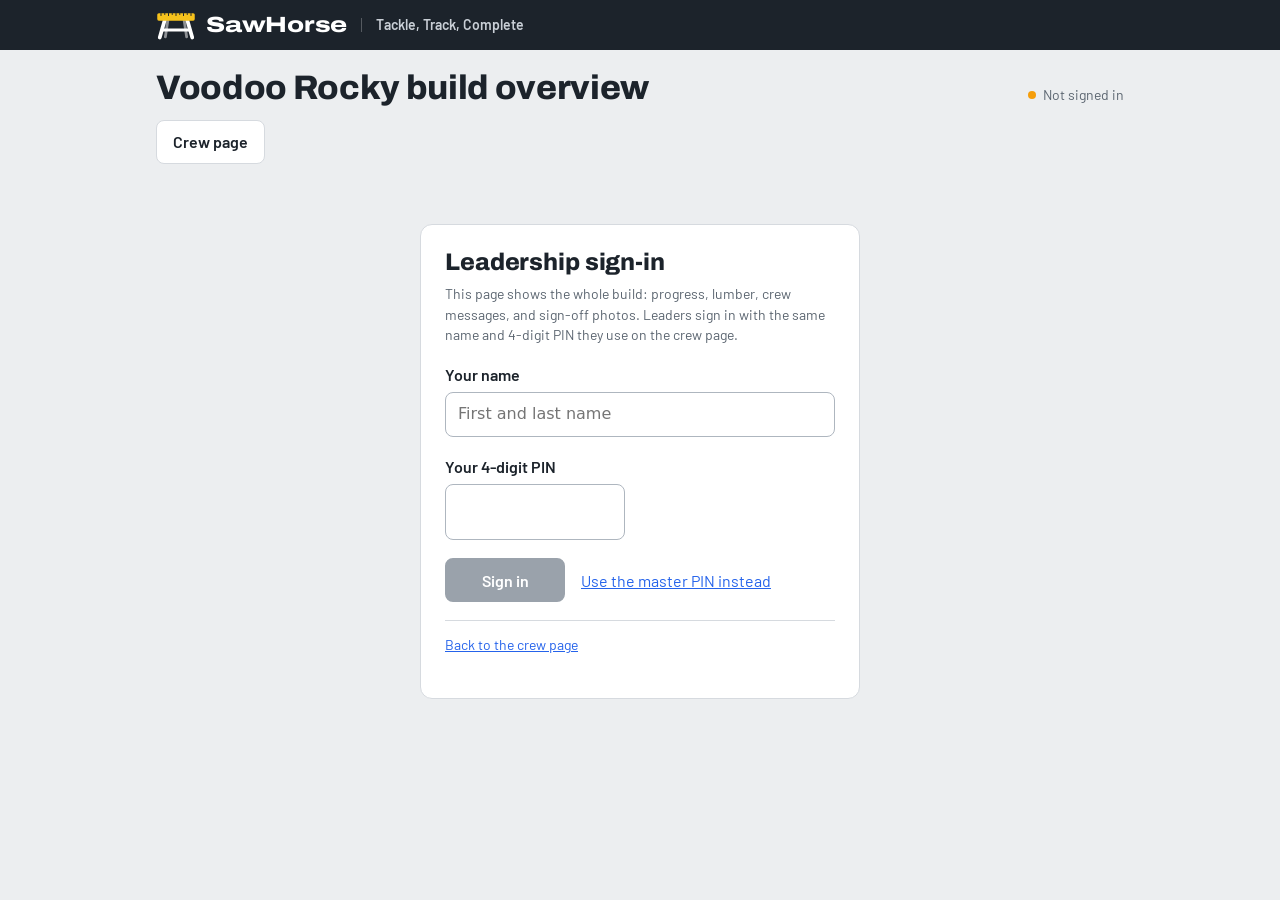
==== commit a6b734c2: "Update leadership.html" ====
--- a/leadership.html
+++ b/leadership.html
@@ -10,7 +10,7 @@
 <link href="https://fonts.googleapis.com/css2?family=Barlow:wght@400;500;600;700&family=Barlow+Condensed:wght@500;600;700&display=swap" rel="stylesheet">
 <link href="https://fonts.googleapis.com/css2?family=Archivo:wdth,wght@100..125,600..900&display=swap" rel="stylesheet">
 <link rel="icon" href="data:image/svg+xml,%3Csvg%20xmlns%3D%22http%3A//www.w3.org/2000/svg%22%20viewBox%3D%220%200%2064%2064%22%3E%3Crect%20width%3D%2264%22%20height%3D%2264%22%20rx%3D%2212%22%20fill%3D%22%231C232B%22/%3E%3Cg%20transform%3D%22translate%280%208%29%22%3E%3Cg%20stroke-linecap%3D%22round%22%20fill%3D%22none%22%20stroke%3D%22%23fff%22%3E%3Cpath%20d%3D%22M19%2016%20L15%2043%20M45%2016%20L49%2043%22%20stroke-width%3D%224.5%22%20opacity%3D%220.5%22/%3E%3Cpath%20d%3D%22M14%2016%20L6%2044%20M50%2016%20L58%2044%22%20stroke-width%3D%226%22/%3E%3Cpath%20d%3D%22M10%2032%20H54%22%20stroke-width%3D%224.5%22/%3E%3C/g%3E%3Crect%20x%3D%222%22%20y%3D%225%22%20width%3D%2260%22%20height%3D%2212%22%20rx%3D%222.5%22%20fill%3D%22%23F6C21C%22/%3E%3C/g%3E%3C/svg%3E">
-<link rel="stylesheet" href="assets/styles.css?v=20260911a">
+<link rel="stylesheet" href="assets/styles.css?v=20260911d">
 </head>
 <body>
 <div class="brandbar">
@@ -25,14 +25,29 @@
     <p id="sync" class="sync" role="status" aria-live="polite" data-state="busy">Loading…</p>
   </div>
   <div class="top-actions">
-    <a class="btn-quiet" id="sheetLink" target="_blank" rel="noopener" hidden>Open the Google Sheet</a>
+    <a class="btn-quiet lead-only" id="sheetLink" target="_blank" rel="noopener" hidden>Open the Google Sheet</a>
     <a class="btn-quiet" href="index.html">Crew page</a>
-    <a class="btn-quiet" href="signs.html">Print QR signs</a>
-    <button type="button" class="btn-quiet" id="emailBtn">Email me a summary</button>
+    <button type="button" class="btn-quiet" id="leadSignOut" hidden>Sign out</button>
+    <a class="btn-quiet lead-only" href="signs.html" hidden>Print QR signs</a>
+    <button type="button" class="btn-quiet lead-only" id="emailBtn" hidden>Email me a summary</button>
   </div>
 </header>
 
-<main>
+<section id="gate" class="gate" hidden>
+  <div class="gate-card">
+    <h2 id="gateTitle">Leadership sign-in</h2>
+    <p class="hint" id="gateIntro">This page shows the whole build: progress, lumber, crew messages, and sign-off photos. Leaders sign in with the same name and 4-digit PIN they use on the crew page.</p>
+    <p class="form-error" id="gateError" hidden></p>
+    <div id="gateBody"></div>
+    <div class="gate-actions">
+      <button type="button" class="btn" id="gateGo" disabled>Sign in</button>
+      <button type="button" class="linkish" id="gateToggle">Use the master PIN instead</button>
+    </div>
+    <p class="hint gate-foot"><a href="index.html">Back to the crew page</a></p>
+  </div>
+</section>
+
+<main id="leadMain" hidden>
   <div id="notice" class="notice" hidden></div>
 
   <section class="progress" aria-labelledby="hOverall">
@@ -82,7 +97,6 @@
       <h2 id="hInbox">Questions and notes</h2>
       <p id="inboxCount"></p>
     </div>
-    <div id="pinbar"></div>
     <div id="inbox"></div>
   </section>
 
@@ -99,7 +113,7 @@
       <h2 id="hCrew">Crew</h2>
       <p id="crewCount"></p>
     </div>
-    <p class="hint">People add themselves on the crew page and get a 4-digit PIN. If someone forgets theirs, reset it here (needs the leadership PIN) and tell them the new one in person. To turn someone off, set Active to No in the Crew tab.</p>
+    <p class="hint">People add themselves on the crew page and get a 4-digit PIN. Make someone a leader to give them this page. Reset a PIN if someone forgets theirs, then tell them the new one in person. To turn someone off entirely, set Active to No in the Crew tab.</p>
     <div id="crewList"></div>
   </section>
 
@@ -114,10 +128,10 @@
   </section>
 </main>
 
-<script src="assets/config.js?v=20260911a"></script>
-<script src="assets/demo-data.js?v=20260911a"></script>
-<script src="assets/planner.js?v=20260911a"></script>
-<script src="assets/common.js?v=20260911a"></script>
-<script src="assets/leadership.js?v=20260911a"></script>
+<script src="assets/config.js?v=20260911d"></script>
+<script src="assets/demo-data.js?v=20260911d"></script>
+<script src="assets/planner.js?v=20260911d"></script>
+<script src="assets/common.js?v=20260911d"></script>
+<script src="assets/leadership.js?v=20260911d"></script>
 </body>
 </html>
--- a/assets/styles.css
+++ b/assets/styles.css
@@ -570,3 +570,68 @@
   .top-actions { display: grid; grid-template-columns: 1fr 1fr; }
   .top-actions .btn-quiet { font-size: 15px; padding: 10px 8px; text-align: center; }
 }
+
+/* Leadership login link in the brand bar (crew page) */
+.brand-action {
+  margin-left: auto; display: inline-flex; align-items: center; gap: 7px;
+  min-height: 38px; padding: 7px 14px; border-radius: 8px;
+  border: 1.5px solid rgba(255, 255, 255, 0.4); color: #fff; text-decoration: none;
+  font: 600 15px/1 var(--body); white-space: nowrap;
+}
+.brand-action svg { width: 14px; height: 14px; color: var(--tape); }
+.brand-action:hover { border-color: var(--tape); }
+.brand-action:focus-visible { outline-color: var(--tape); }
+@media (max-width: 700px) {
+  .brandbar-inner:has(.brand-action) { column-gap: 8px; row-gap: 8px; }
+  .brandbar-inner:has(.brand-action) .brand { flex-basis: 100%; }
+  .brandbar-inner:has(.brand-action) .brand-tag { order: 4; flex-basis: 100%; border-left: 0; padding-left: 0; margin-top: -4px; }
+  .brand-action { margin-left: 0; flex: 1 1 0; min-width: 0; justify-content: center; font-size: 14px; padding: 8px 10px; min-height: 40px; }
+  .brandbar-inner:has(.brand-action) .brand { margin-bottom: 2px; }
+}
+
+/* ---------- Emergency ---------- */
+.brand-action.emergency { margin-left: 0; border-color: #F0808044; background: #C0242433; }
+.brand-action.emergency svg { color: #FF9A9A; width: 15px; height: 15px; }
+.brand-action.emergency:hover { border-color: #FF9A9A; background: #C0242455; }
+dialog.emergency-sheet .sheet-head h2 { color: var(--buy-text); }
+.call-911 {
+  display: block; text-align: center; text-decoration: none; margin: 0 0 18px;
+  padding: 18px 16px; border-radius: 10px; background: #C62828; color: #fff;
+  box-shadow: inset 0 -4px 0 rgba(0, 0, 0, 0.18);
+}
+.call-911:hover { background: #B01F1F; }
+.call-911-num { display: block; font: 800 40px/1 var(--display); letter-spacing: 0.01em; }
+.call-911-sub { display: block; margin-top: 6px; font-size: 15px; opacity: 0.92; }
+.emergency-heading { margin: 0 0 8px; }
+.emergency-addr p { font-weight: 600; }
+.call-list { list-style: none; margin: 0 0 18px; padding: 0; border: 1px solid var(--line); border-radius: 8px; overflow: hidden; }
+.call-list li { border-bottom: 1px solid var(--line); }
+.call-list li:last-child { border-bottom: 0; }
+.call-list a {
+  display: flex; align-items: center; justify-content: space-between; gap: 10px;
+  min-height: 58px; padding: 12px 14px; text-decoration: none; color: var(--ink); background: var(--surface);
+}
+.call-who { min-width: 0; }
+.call-who strong { overflow-wrap: anywhere; }
+.call-list a:hover { background: var(--soft); }
+.call-who strong { display: block; font: 700 21px/1.1 var(--cond); }
+@media (max-width: 420px) { .call-who strong { font-size: 19px; } .call-num { font-size: 16px; } }
+.call-who span { font-size: 14px; color: var(--muted); }
+.call-num { font: 600 18px/1 var(--body); color: var(--focus); font-variant-numeric: tabular-nums; white-space: nowrap; }
+.emergency-sheet .call-list { margin-bottom: 14px; }
+.emergency-sheet .guide-box { margin-bottom: 0; }
+@media (max-width: 560px) {
+  .brand-action.emergency { padding: 6px 11px; }
+  .call-911-num { font-size: 34px; }
+}
+
+/* ---------- Leadership gate ---------- */
+.gate { display: flex; justify-content: center; padding: 48px 16px 80px; }
+.gate-card { width: min(440px, 100%); background: var(--surface); border: 1px solid var(--line); border-radius: 12px; padding: 24px; }
+.gate-card h2 { margin: 0 0 8px; }
+.gate-card .hint { margin-bottom: 18px; }
+.gate-actions { display: flex; align-items: center; gap: 16px; flex-wrap: wrap; }
+.gate-actions .btn { min-width: 120px; }
+.gate-foot { margin: 18px 0 0; padding-top: 14px; border-top: 1px solid var(--line); }
+.crew-actions { display: flex; align-items: center; gap: 8px; flex-wrap: wrap; }
+.crew-actions .btn-quiet { min-height: 36px; padding: 6px 12px; font-size: 14px; }
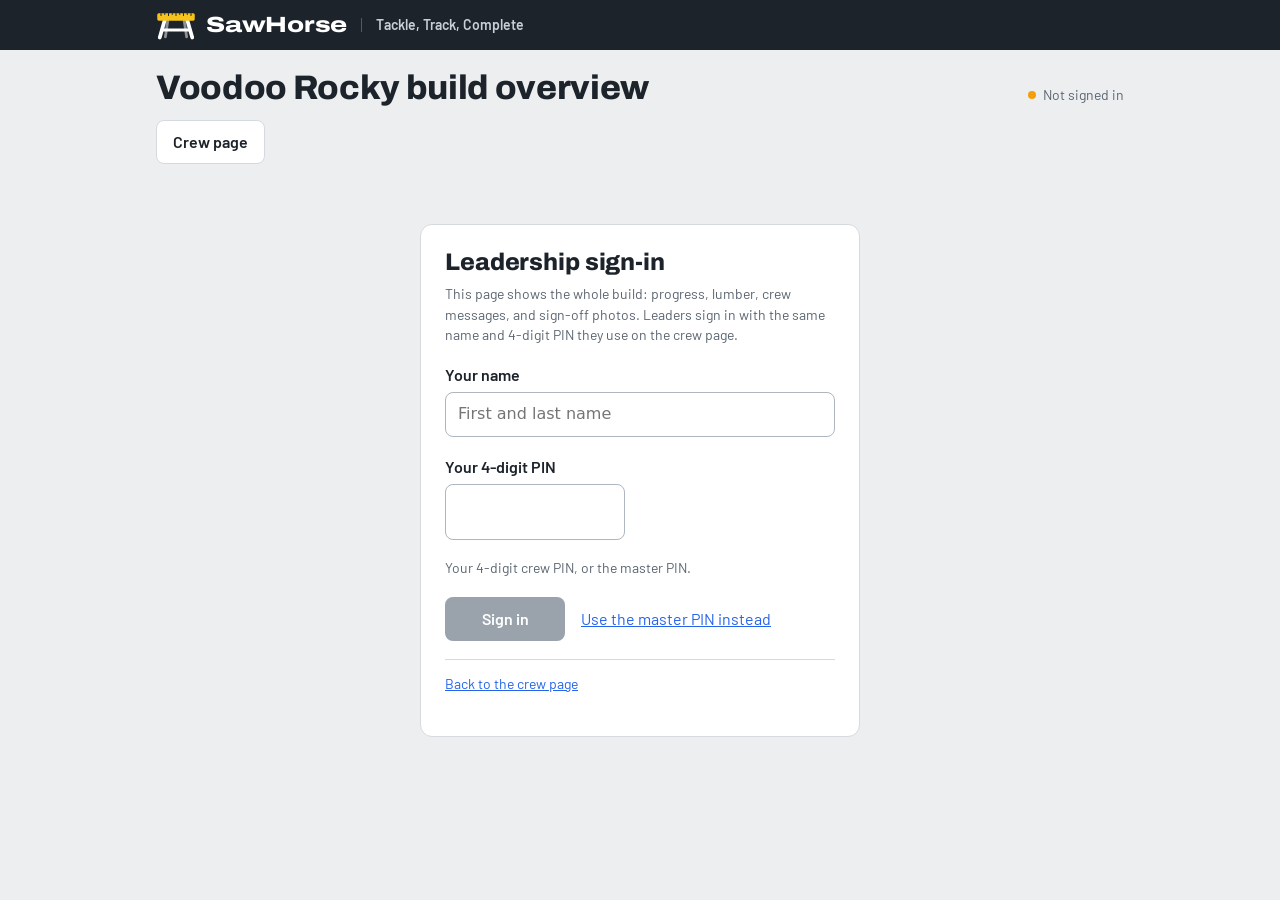
==== commit fc17e18b: "Update leadership.html" ====
--- a/leadership.html
+++ b/leadership.html
@@ -10,7 +10,7 @@
 <link href="https://fonts.googleapis.com/css2?family=Barlow:wght@400;500;600;700&family=Barlow+Condensed:wght@500;600;700&display=swap" rel="stylesheet">
 <link href="https://fonts.googleapis.com/css2?family=Archivo:wdth,wght@100..125,600..900&display=swap" rel="stylesheet">
 <link rel="icon" href="data:image/svg+xml,%3Csvg%20xmlns%3D%22http%3A//www.w3.org/2000/svg%22%20viewBox%3D%220%200%2064%2064%22%3E%3Crect%20width%3D%2264%22%20height%3D%2264%22%20rx%3D%2212%22%20fill%3D%22%231C232B%22/%3E%3Cg%20transform%3D%22translate%280%208%29%22%3E%3Cg%20stroke-linecap%3D%22round%22%20fill%3D%22none%22%20stroke%3D%22%23fff%22%3E%3Cpath%20d%3D%22M19%2016%20L15%2043%20M45%2016%20L49%2043%22%20stroke-width%3D%224.5%22%20opacity%3D%220.5%22/%3E%3Cpath%20d%3D%22M14%2016%20L6%2044%20M50%2016%20L58%2044%22%20stroke-width%3D%226%22/%3E%3Cpath%20d%3D%22M10%2032%20H54%22%20stroke-width%3D%224.5%22/%3E%3C/g%3E%3Crect%20x%3D%222%22%20y%3D%225%22%20width%3D%2260%22%20height%3D%2212%22%20rx%3D%222.5%22%20fill%3D%22%23F6C21C%22/%3E%3C/g%3E%3C/svg%3E">
-<link rel="stylesheet" href="assets/styles.css?v=20260911d">
+<link rel="stylesheet" href="assets/styles.css?v=20260911e">
 </head>
 <body>
 <div class="brandbar">
@@ -128,10 +128,10 @@
   </section>
 </main>
 
-<script src="assets/config.js?v=20260911d"></script>
-<script src="assets/demo-data.js?v=20260911d"></script>
-<script src="assets/planner.js?v=20260911d"></script>
-<script src="assets/common.js?v=20260911d"></script>
-<script src="assets/leadership.js?v=20260911d"></script>
+<script src="assets/config.js?v=20260911e"></script>
+<script src="assets/demo-data.js?v=20260911e"></script>
+<script src="assets/planner.js?v=20260911e"></script>
+<script src="assets/common.js?v=20260911e"></script>
+<script src="assets/leadership.js?v=20260911e"></script>
 </body>
 </html>
